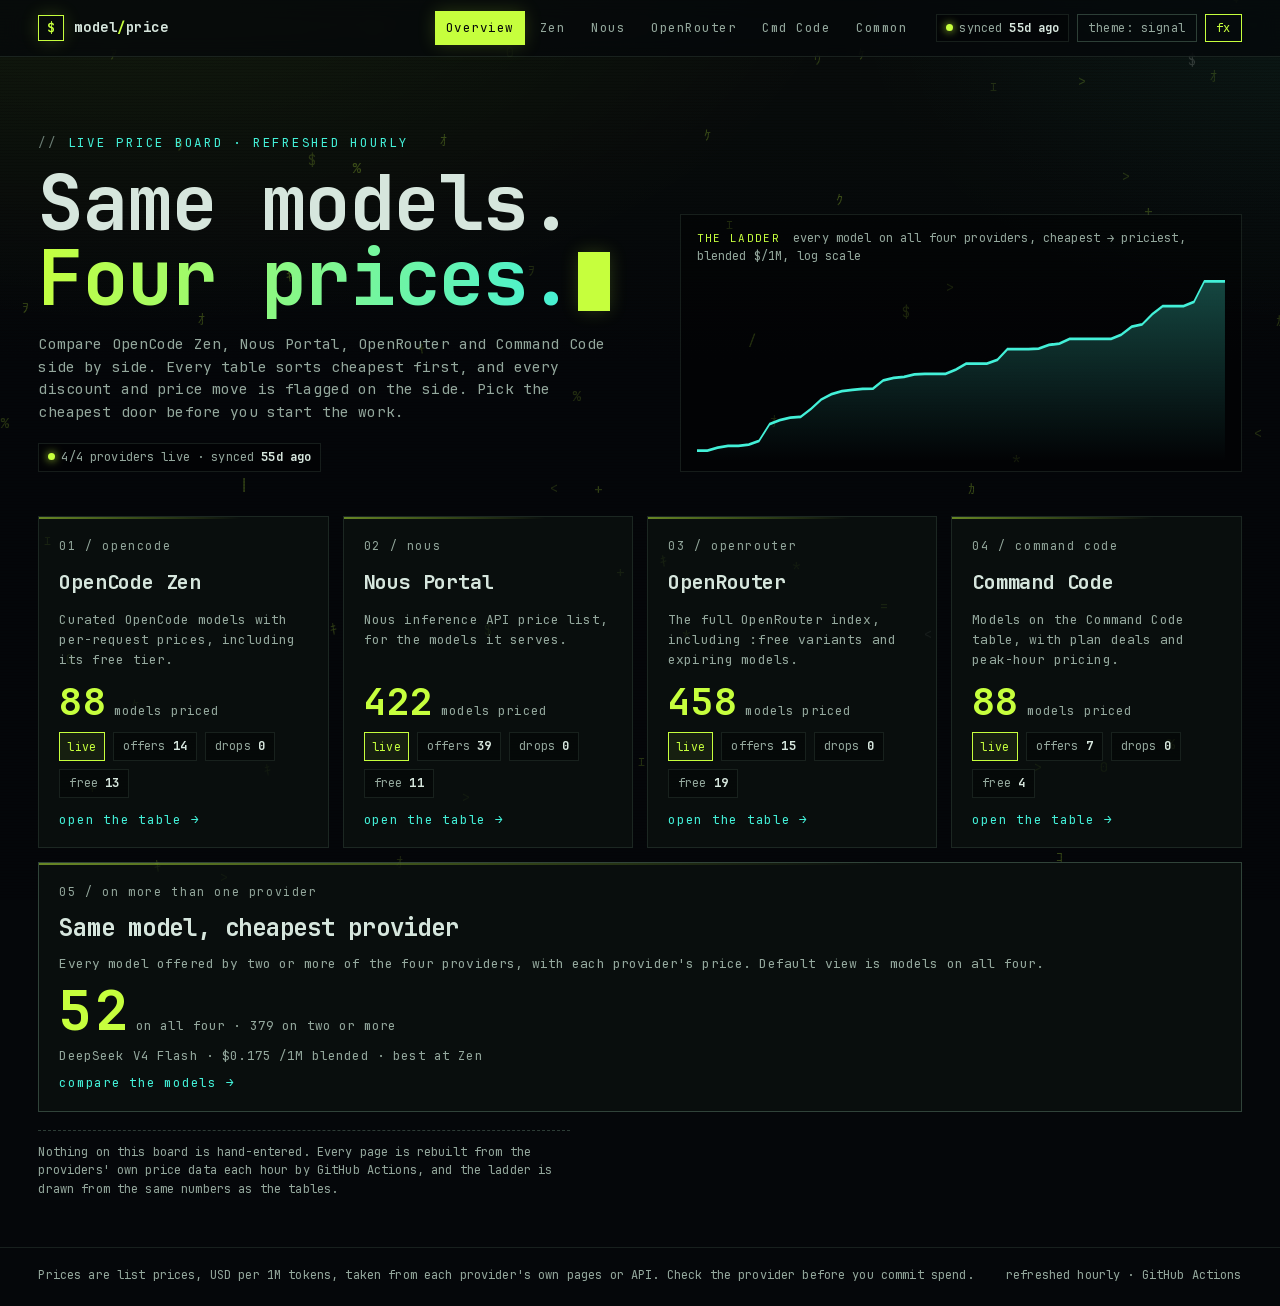
==== site/index.html @ dcce80d3 "model/price: hourly price board for Zen, Nous, OpenRouter, Command Code" ====
<!DOCTYPE html>
<html lang="en">
<head>
<meta charset="UTF-8">
<meta name="viewport" content="width=device-width, initial-scale=1">
<title>model/price :: who is cheapest right now</title>
<meta name="description" content="Live, hourly price board for OpenCode Zen, Nous Portal, OpenRouter and Command Code.">
<meta name="color-scheme" content="dark">
<link rel="icon" href="data:image/svg+xml,%3Csvg xmlns='http://www.w3.org/2000/svg' viewBox='0 0 32 32'%3E%3Crect width='32' height='32' fill='%2305070a'/%3E%3Ctext x='7' y='23' font-size='19' fill='%23c6ff3d'%3E%24%3C/text%3E%3C/svg%3E">
<link rel="stylesheet" href="./assets/app.css">
<script defer src="./assets/app.js"></script>
</head>
<body data-page="home" data-base="./">
<canvas id="rain" aria-hidden="true"></canvas>
<div class="scan" aria-hidden="true"></div>
<header class="top">
  <div class="wrap">
    <a class="brand" href="./"><span class="mark">$</span><span>model<em>/</em>price</span></a>
    <nav class="nav" aria-label="pages">
      <a href="./" aria-current="page">Overview</a>
      <a href="./zen/">Zen</a>
      <a href="./nous/">Nous</a>
      <a href="./openrouter/">OpenRouter</a>
      <a href="./commandcode/">Cmd Code</a>
      <a href="./common/">Common</a>
    </nav>
    <div class="tools">
      <span class="pill"><span id="sync">syncing…</span></span>
      <button class="btn" id="theme" type="button" aria-label="cycle colour theme">theme: signal</button>
      <button class="btn" id="fx" type="button" aria-pressed="true" aria-label="toggle glyph rain and scanlines">fx</button>
    </div>
  </div>
</header>
<div id="live" class="live" role="status" aria-live="polite"></div>
<main class="wrap">
  <section class="hero hero-grid rise-in">
    <div>
      <p class="kicker">live price board · refreshed hourly</p>
      <h1>Same models.<br><span class="grad">Four prices.</span><span class="cursor" aria-hidden="true"></span></h1>
      <p class="lede">Compare OpenCode Zen, Nous Portal, OpenRouter and Command Code side by side. Every table sorts cheapest first, and every discount and price move is flagged on the side. Pick the cheapest door before you start the work.</p>
      <div class="hero-meta"><span class="pill" id="home-sync">loading…</span></div>
    </div>
    <figure class="ladder" aria-labelledby="ladder-cap">
      <figcaption id="ladder-cap"><span>the ladder</span> every model on all four providers, cheapest → priciest, blended $/1M, log scale</figcaption>
      <div id="ladder" class="ladder-svg"></div>
    </figure>
  </section>
  <section class="grid four" aria-label="provider tables">
    <a class="card rise-in" href="./zen/">
      <span class="idx">01 / opencode</span>
      <h2>OpenCode Zen</h2>
      <p>Curated OpenCode models with per-request prices, including its free tier.</p>
      <div class="stat"><b id="zen-count">–</b><span>models priced</span></div>
      <div class="row">
        <span class="tag" id="zen-status">…</span>
        <span class="pill">offers <b id="zen-offers">–</b></span>
        <span class="pill">drops <b id="zen-drops">–</b></span>
        <span class="pill">free <b id="zen-free">–</b></span>
      </div>
      <span class="go">open the table →</span>
    </a>
    <a class="card rise-in" href="./nous/">
      <span class="idx">02 / nous</span>
      <h2>Nous Portal</h2>
      <p>Nous inference API price list, for the models it serves.</p>
      <div class="stat"><b id="nous-count">–</b><span>models priced</span></div>
      <div class="row">
        <span class="tag" id="nous-status">…</span>
        <span class="pill">offers <b id="nous-offers">–</b></span>
        <span class="pill">drops <b id="nous-drops">–</b></span>
        <span class="pill">free <b id="nous-free">–</b></span>
      </div>
      <span class="go">open the table →</span>
    </a>
    <a class="card rise-in" href="./openrouter/">
      <span class="idx">03 / openrouter</span>
      <h2>OpenRouter</h2>
      <p>The full OpenRouter index, including :free variants and expiring models.</p>
      <div class="stat"><b id="openrouter-count">–</b><span>models priced</span></div>
      <div class="row">
        <span class="tag" id="openrouter-status">…</span>
        <span class="pill">offers <b id="openrouter-offers">–</b></span>
        <span class="pill">drops <b id="openrouter-drops">–</b></span>
        <span class="pill">free <b id="openrouter-free">–</b></span>
      </div>
      <span class="go">open the table →</span>
    </a>
    <a class="card rise-in" href="./commandcode/">
      <span class="idx">04 / command code</span>
      <h2>Command Code</h2>
      <p>Models on the Command Code table, with plan deals and peak-hour pricing.</p>
      <div class="stat"><b id="commandcode-count">–</b><span>models priced</span></div>
      <div class="row">
        <span class="tag" id="commandcode-status">…</span>
        <span class="pill">offers <b id="commandcode-offers">–</b></span>
        <span class="pill">drops <b id="commandcode-drops">–</b></span>
        <span class="pill">free <b id="commandcode-free">–</b></span>
      </div>
      <span class="go">open the table →</span>
    </a>
    <a class="card feature rise-in d2" href="./common/">
      <div class="body">
        <span class="idx">05 / on more than one provider</span>
        <h2>Same model, cheapest provider</h2>
        <p>Every model offered by two or more of the four providers, with each provider's price. Default view is models on all four.</p>
        <div class="stat"><b id="c-n4">–</b><span>on all four · <span id="c-n2">–</span> on two or more</span></div>
        <p class="lede" style="margin:0;font-size:12.5px" id="c-cheap"></p>
        <span class="go">compare the models →</span>
      </div>
    </a>
  </section>
  <p class="notes" style="max-width:76ch;margin:18px 0 48px">Nothing on this board is hand-entered. Every page is rebuilt from the providers' own price data each hour by GitHub Actions, and the ladder is drawn from the same numbers as the tables.</p>
</main>
<footer class="foot">
  <div class="wrap">
    <span>Prices are list prices, USD per 1M tokens, taken from each provider's own pages or API. Check the provider before you commit spend.</span>
    <span>refreshed hourly · GitHub Actions</span>
  </div>
</footer>
</body>
</html>
---- site/assets/app.css ----
/* ============================================================
   model/price :: live provider price board
   palette: void ink, acid lime signal, cyan trace, magenta drop, amber rise
   fonts: JetBrains Mono Nerd (subset, shipped in ./fonts)
   ============================================================ */
@font-face{font-family:"JBNerd";src:url("fonts/jetbrains-nerd-mono-regular.woff2") format("woff2");font-weight:400;font-display:swap}
@font-face{font-family:"JBNerd";src:url("fonts/jetbrains-nerd-mono-bold.woff2") format("woff2");font-weight:700;font-display:swap}

:root{
  --mono:"JBNerd",ui-monospace,"Cascadia Mono",Consolas,"Courier New",monospace;
  --bg:#05070a;
  --bg2:#0a0f0d;
  --panel:rgba(12,18,16,.72);
  --ink:#d6e6dd;
  --dim:#94a89d;
  --faint:#6b7d74;
  --line:rgba(190,255,215,.10);
  --line2:rgba(190,255,215,.22);
  --lime:#c6ff3d;
  --cyan:#43f0d8;
  --mag:#ff4f9a;
  --amber:#ffb84d;
  --glow:0 0 18px rgba(198,255,61,.18);
  --r:2px;
}
:root[data-theme="ember"]{--lime:#ff7a3d;--cyan:#ffd166;--glow:0 0 18px rgba(255,122,61,.22)}
:root[data-theme="ice"]{--lime:#8ff7ff;--cyan:#b68cff;--glow:0 0 18px rgba(143,247,255,.2)}

*{box-sizing:border-box}
[hidden]{display:none!important}
/* scrollbars: match the terminal palette instead of the OS grey bar */
*{scrollbar-width:thin;scrollbar-color:rgba(198,255,61,.35) transparent}
::-webkit-scrollbar{width:9px;height:9px}
::-webkit-scrollbar-track{background:transparent}
::-webkit-scrollbar-thumb{background:rgba(198,255,61,.28);border:2px solid transparent;background-clip:padding-box}
::-webkit-scrollbar-thumb:hover{background:rgba(198,255,61,.5);background-clip:padding-box;border:2px solid transparent}
html,body{min-height:100%}
body{
  margin:0;background:var(--bg);color:var(--ink);
  font:400 14px/1.55 var(--mono);letter-spacing:.01em;
  -webkit-font-smoothing:antialiased;
  background-image:
    radial-gradient(1200px 700px at 12% -10%, rgba(198,255,61,.07), transparent 60%),
    radial-gradient(900px 600px at 105% 0%, rgba(67,240,216,.06), transparent 55%),
    linear-gradient(180deg,var(--bg2),var(--bg) 40%);
  background-attachment:fixed;
}
::selection{background:rgba(198,255,61,.28)}
a{color:var(--cyan);text-decoration:none}
a:hover{color:var(--lime)}
a:focus-visible,button:focus-visible,input:focus-visible,select:focus-visible,th button:focus-visible{outline:1px solid var(--lime);outline-offset:2px}
.sr{position:absolute!important;width:1px;height:1px;overflow:hidden;clip:rect(0 0 0 0)}

/* ---------- ambient layers ---------- */
#rain{position:fixed;inset:0;width:100%;height:100%;z-index:0;opacity:.5;pointer-events:none}
body[data-fx="off"] #rain{display:none}
.scan{position:fixed;inset:0;z-index:1;pointer-events:none;
  background:repeating-linear-gradient(to bottom,rgba(0,0,0,.18) 0 1px,transparent 1px 3px);
  mix-blend-mode:multiply}
body[data-fx="off"] .scan{display:none}
.scan::after{content:"";position:absolute;inset:0;
  background:linear-gradient(to bottom,transparent,rgba(198,255,61,.05) 50%,transparent);
  background-size:100% 220px;animation:sweep 8s linear infinite}
@keyframes sweep{from{background-position-y:-220px}to{background-position-y:calc(100% + 220px)}}

/* ---------- shell ---------- */
.wrap{position:relative;z-index:2;max-width:1400px;margin:0 auto;padding:0 clamp(14px,3vw,40px)}

.top{position:sticky;top:0;z-index:20;backdrop-filter:blur(10px);background:rgba(5,7,10,.72);border-bottom:1px solid var(--line)}
.top .wrap{display:flex;align-items:center;gap:18px;min-height:56px;flex-wrap:wrap}
.brand{display:flex;align-items:center;gap:10px;color:var(--ink);font-weight:700;letter-spacing:.04em;margin-right:auto}
.brand:hover{color:var(--ink)}
.brand .mark{display:inline-grid;place-items:center;width:26px;height:26px;border:1px solid var(--lime);color:var(--lime);box-shadow:var(--glow);font-size:13px}
.brand em{font-style:normal;color:var(--lime)}
.nav{display:flex;gap:4px;flex-wrap:wrap}
.nav a{color:var(--dim);padding:6px 10px;border:1px solid transparent;font-size:12.5px;letter-spacing:.04em;transition:color .2s,border-color .2s,background .2s}
.nav a:hover{color:var(--ink);border-color:var(--line2)}
.nav a[aria-current="page"]{color:var(--bg);background:var(--lime);box-shadow:var(--glow)}
.tools{display:flex;gap:8px;align-items:center}
.pill{font-size:12px;color:var(--dim);border:1px solid var(--line);padding:4px 9px;background:rgba(0,0,0,.35);white-space:nowrap}
.pill b{color:var(--ink);font-weight:700}
.pill .led{display:inline-block;width:7px;height:7px;border-radius:50%;background:var(--lime);margin-right:6px;box-shadow:0 0 8px var(--lime);vertical-align:1px}
.pill.bad .led{background:var(--mag);box-shadow:0 0 8px var(--mag)}
.btn{font:inherit;font-size:12px;color:var(--dim);background:transparent;border:1px solid var(--line2);padding:4px 10px;cursor:pointer;letter-spacing:.04em}
.btn:hover{color:var(--ink);border-color:var(--lime)}
.btn[aria-pressed="true"]{color:var(--lime);border-color:var(--lime)}

/* ---------- hero ---------- */
.hero{padding:clamp(34px,6vw,76px) 0 clamp(22px,3vw,36px);position:relative}
.kicker{color:var(--cyan);font-size:12.5px;letter-spacing:.14em;text-transform:uppercase;margin:0 0 14px}
.kicker::before{content:"// ";color:var(--faint)}
h1{font-size:clamp(34px,6vw,76px);line-height:.98;margin:0;font-weight:700;letter-spacing:-.02em}
h1 .grad{background:linear-gradient(100deg,var(--lime) 0%,var(--cyan) 100%);-webkit-background-clip:text;background-clip:text;color:transparent}
h1 .cursor{display:inline-block;width:.42em;height:.78em;background:var(--lime);vertical-align:-.08em;margin-left:.08em;animation:blink 1.05s steps(2,end) infinite;box-shadow:var(--glow)}
@keyframes blink{50%{opacity:0}}
.lede{max-width:66ch;color:var(--dim);margin:18px 0 0;font-size:14.5px}
.lede b{color:var(--ink);font-weight:700}
.hero-meta{display:flex;gap:10px;flex-wrap:wrap;margin-top:20px}

/* ---------- index cards ---------- */
.grid{display:grid;grid-template-columns:repeat(auto-fit,minmax(250px,1fr));gap:14px;margin:8px 0 14px}
.grid.four{grid-template-columns:repeat(4,minmax(0,1fr))}
.card.feature{grid-column:1/-1}
@media (max-width:1100px){.grid.four{grid-template-columns:repeat(2,minmax(0,1fr))}}
@media (max-width:620px){.grid.four{grid-template-columns:1fr}}
.hero-grid{display:grid;grid-template-columns:minmax(0,1.05fr) minmax(0,1fr);gap:clamp(20px,4vw,56px);align-items:end}
.ladder{margin:0;border:1px solid var(--line);background:rgba(0,0,0,.35);padding:14px 16px 10px;position:relative}
.ladder figcaption{font-size:12px;color:var(--dim);margin-bottom:6px;line-height:1.5}
.ladder figcaption span{color:var(--lime);letter-spacing:.12em;text-transform:uppercase;font-size:11px;margin-right:6px}
.ladder-svg{height:190px;color:var(--cyan)}
.ladder-svg svg{width:100%;height:100%;display:block;overflow:visible}
.ladder-svg path{fill:none;stroke:currentColor;stroke-width:1.6;stroke-linejoin:round}
.ladder-svg .area{fill:url(#fade);stroke:none}
@media (max-width:900px){.hero-grid{grid-template-columns:1fr}}
.card{position:relative;display:flex;flex-direction:column;gap:12px;padding:20px 20px 18px;background:var(--panel);border:1px solid var(--line);overflow:hidden;transition:border-color .25s,transform .25s,box-shadow .25s;color:var(--ink)}
.card::before{content:"";position:absolute;left:0;top:0;width:100%;height:2px;background:linear-gradient(90deg,var(--lime),transparent 70%);opacity:.5;transition:opacity .3s}
.card:hover{border-color:var(--line2);transform:translateY(-2px);box-shadow:0 14px 40px -18px rgba(198,255,61,.35);color:var(--ink)}
.card:hover::before{opacity:1}
.card .idx{font-size:11.5px;color:var(--dim);letter-spacing:.14em}
.card h2{margin:0;font-size:20px;letter-spacing:-.01em}
.card p{margin:0;color:var(--dim);font-size:13px}
.card .stat{display:flex;align-items:baseline;gap:8px;margin-top:auto}
.card .stat b{font-size:38px;line-height:1;color:var(--lime);font-weight:700;font-variant-numeric:tabular-nums}
.card .stat span{color:var(--dim);font-size:12.5px}
.card .row{display:flex;gap:8px;flex-wrap:wrap}
.card .go{color:var(--cyan);font-size:12.5px;letter-spacing:.06em}
.card.feature{grid-column:1/-1;flex-direction:row;align-items:center;gap:26px;flex-wrap:wrap;border-color:var(--line2)}
.card.feature .stat b{font-size:56px}
.card.feature .body{flex:1 1 320px;display:flex;flex-direction:column;gap:8px}
.card.feature h2{font-size:24px}
.trace{flex:1 1 340px;min-width:260px;height:110px;color:var(--cyan)}
.trace path{fill:none;stroke:currentColor;stroke-width:1.4;stroke-linejoin:round;stroke-linecap:round}
.trace .area{fill:url(#fade);stroke:none}

.tag{display:inline-flex;align-items:center;gap:5px;font-size:11.5px;padding:2px 7px;border:1px solid currentColor;letter-spacing:.03em;white-space:nowrap}
.tag.drop{color:var(--mag)}
.tag.offer{color:var(--lime)}
.tag.rise{color:var(--amber)}
.tag.new{color:var(--cyan)}
.tag.free{color:var(--lime);background:rgba(198,255,61,.07)}
.tag.stale{color:var(--amber)}

/* ---------- layout ---------- */
.layout{display:grid;grid-template-columns:minmax(0,1fr) 300px;gap:18px;align-items:start;padding-bottom:48px}
@media (max-width:980px){.layout{grid-template-columns:1fr}}

.panel{background:var(--panel);border:1px solid var(--line);position:relative}
.panel::after{content:"";position:absolute;right:-1px;top:-1px;width:14px;height:14px;border-right:1px solid var(--lime);border-top:1px solid var(--lime);opacity:.7;pointer-events:none}

.toolbar{display:flex;gap:10px;flex-wrap:wrap;align-items:center;padding:12px 14px;border-bottom:1px solid var(--line)}
.toolbar input[type=search]{font:inherit;flex:1 1 220px;min-width:180px;background:rgba(0,0,0,.45);border:1px solid var(--line2);color:var(--ink);padding:7px 10px;outline:none}
.toolbar input[type=search]:focus{border-color:var(--lime);box-shadow:var(--glow)}
.toolbar select{font:inherit;background:rgba(0,0,0,.45);color:var(--ink);border:1px solid var(--line2);padding:6px 8px}
.chips{display:flex;gap:6px;flex-wrap:wrap}
.chip{font:inherit;font-size:12px;background:transparent;color:var(--dim);border:1px solid var(--line2);padding:5px 10px;cursor:pointer}
.chip:hover{color:var(--ink)}
.chip[aria-pressed="true"]{color:var(--bg);background:var(--cyan);border-color:var(--cyan)}
.count{margin-left:auto;color:var(--dim);font-size:12.5px;white-space:nowrap}
.count b{color:var(--ink)}

.tablewrap{overflow:auto;max-height:calc(100vh - 230px);min-height:300px}
table{width:100%;border-collapse:separate;border-spacing:0;font-variant-numeric:tabular-nums;font-size:13px}
thead th{position:sticky;top:0;z-index:2;background:#0b110f;text-align:left;font-weight:400;color:var(--dim);border-bottom:1px solid var(--line2);padding:0}
thead th button{all:unset;box-sizing:border-box;cursor:pointer;display:flex;align-items:center;gap:6px;width:100%;padding:10px 12px;white-space:nowrap;font-size:11.5px;letter-spacing:.1em;text-transform:uppercase}
thead th button:hover{color:var(--ink)}
thead th[aria-sort] button{color:var(--lime)}
thead th button::after{content:"↕";opacity:.3;font-size:10px}
thead th[aria-sort="ascending"] button::after{content:"▲";opacity:1}
thead th[aria-sort="descending"] button::after{content:"▼";opacity:1}
thead th.num button{justify-content:flex-end}
tbody td{padding:9px 12px;border-bottom:1px solid var(--line);vertical-align:middle;white-space:nowrap}
tbody tr{transition:background .15s}
tbody tr:hover{background:rgba(198,255,61,.045)}
tbody tr.hit td:first-child{box-shadow:inset 2px 0 0 var(--lime)}
tbody tr.drop td:first-child{box-shadow:inset 2px 0 0 var(--mag)}
tbody tr.offer td:first-child{box-shadow:inset 2px 0 0 var(--lime)}
td.num{text-align:right}
td.id{color:var(--dim);font-size:11.5px;max-width:260px;overflow:hidden;text-overflow:ellipsis}
td.name a{color:var(--ink);font-weight:700}
td.name a:hover{color:var(--lime)}
td.price{color:var(--ink)}
td.price small{display:block;color:var(--faint);font-size:10.5px;line-height:1.1}
td.blend{color:var(--lime);font-weight:700;background:linear-gradient(90deg,rgba(198,255,61,.09),transparent)}
td.best{color:var(--lime);font-weight:700}
td.best::before{content:"◆ ";font-size:9px;vertical-align:2px}
td.was{color:var(--faint);text-decoration:line-through;font-size:11.5px}
td.sparkc svg{display:block;width:96px;height:26px;color:var(--cyan);overflow:visible}
td.sparkc path{fill:none;stroke:currentColor;stroke-width:1.3}
td.sparkc circle{fill:var(--lime)}
.empty{padding:40px 16px;text-align:center;color:var(--dim)}
tr.muted td{color:var(--faint)}

/* ---------- rail ---------- */
.rail{position:sticky;top:76px;max-height:calc(100vh - 96px);overflow:auto;display:flex;flex-direction:column;gap:14px;padding-right:2px}
.rail::after{content:"";display:block;height:14px;flex:none;margin-top:-10px;background:linear-gradient(transparent,var(--bg));pointer-events:none;position:sticky;bottom:0}
.rail h2{font-size:11.5px;letter-spacing:.16em;text-transform:uppercase;color:var(--dim);margin:0 0 4px;font-weight:400}
.rail h2 span{color:var(--lime)}
.rail ul{list-style:none;margin:0;padding:0;display:flex;flex-direction:column;gap:8px}
.deal{display:block;width:100%;text-align:left;font:inherit;color:var(--ink);background:rgba(0,0,0,.35);border:1px solid var(--line);padding:10px 11px;cursor:pointer;position:relative;transition:border-color .2s,transform .2s}
.deal:hover{border-color:var(--line2);transform:translateX(2px)}
.deal .n{display:block;font-weight:700;font-size:13px;margin-bottom:3px;overflow:hidden;text-overflow:ellipsis;white-space:nowrap}
.deal .m{display:flex;gap:8px;align-items:center;color:var(--dim);font-size:11.5px;flex-wrap:wrap}
.deal .p{margin-left:auto;color:var(--ink);font-variant-numeric:tabular-nums}
.deal.drop{border-left:2px solid var(--mag)}
.deal.offer{border-left:2px solid var(--lime)}
.deal.rise{border-left:2px solid var(--amber)}
.rail .none{color:var(--faint);font-size:12.5px;margin:0}
.notes{font-size:12px;color:var(--dim);border-top:1px dashed var(--line2);padding-top:12px}
.notes p{margin:0 0 8px}
.kv{display:grid;grid-template-columns:auto 1fr;gap:4px 12px;font-size:12px;color:var(--dim)}
.kv b{color:var(--ink);font-weight:400;text-align:right}

/* ---------- common page controls ---------- */
.seg{display:inline-flex;border:1px solid var(--line2)}
.seg button{font:inherit;font-size:12px;background:transparent;color:var(--dim);border:0;padding:6px 12px;cursor:pointer}
.seg button[aria-pressed="true"]{background:var(--lime);color:var(--bg)}
.legend{display:flex;gap:14px;flex-wrap:wrap;font-size:12px;color:var(--dim);padding:10px 14px;border-bottom:1px solid var(--line)}
.legend span::before{content:"";display:inline-block;width:8px;height:8px;margin-right:6px;vertical-align:0}
.legend .lg-best::before{background:var(--lime)}
.legend .lg-drop::before{background:var(--mag)}
.legend .lg-offer::before{background:transparent;border:1px solid var(--lime)}
.legend .lg-free::before{background:var(--cyan)}
.pcell{display:flex;flex-direction:column;gap:2px;align-items:flex-end}
.pcell .b{font-weight:700;color:var(--ink)}
.pcell .io{font-size:10.5px;color:var(--dim)}
.pcell.best .b{color:var(--lime)}
.pcell.best .b::before{content:"◆ ";font-size:9px;vertical-align:2px}
.pcell.none .b{color:var(--faint)}
.pcell .tg{font-weight:700}
.pcell .tg{font-size:10.5px;color:var(--mag)}

/* ---------- footer ---------- */
footer.foot{position:relative;z-index:2;border-top:1px solid var(--line);color:var(--dim);font-size:12px}
footer.foot .wrap{display:flex;gap:14px 26px;flex-wrap:wrap;padding-top:18px;padding-bottom:22px;align-items:center}
footer.foot .wrap span:last-child{margin-left:auto}

/* ---------- toast / live region ---------- */
.live{position:fixed;left:50%;bottom:18px;transform:translateX(-50%);background:var(--bg2);border:1px solid var(--lime);color:var(--ink);padding:8px 14px;font-size:12.5px;opacity:0;transition:opacity .3s;pointer-events:none;z-index:50;box-shadow:var(--glow)}
.live.on{opacity:1}

/* ---------- entrance ---------- */
.rise-in{animation:rise .7s cubic-bezier(.2,.7,.2,1) both}
.rise-in.d1{animation-delay:.08s}.rise-in.d2{animation-delay:.16s}.rise-in.d3{animation-delay:.24s}
@keyframes rise{from{opacity:0;transform:translateY(12px)}to{opacity:1;transform:none}}

/* ---------- mobile ---------- */
@media (max-width:720px){
  .top .wrap{gap:10px}
  .nav{width:100%;overflow-x:auto;flex-wrap:nowrap;padding-bottom:4px;-webkit-mask-image:linear-gradient(90deg,#000 85%,transparent);mask-image:linear-gradient(90deg,#000 85%,transparent)}
  .nav a{white-space:nowrap}
  .tools{width:100%;justify-content:space-between}
  .rail{position:static;max-height:none}
  .card.feature{flex-direction:column;align-items:flex-start}
  .tablewrap{max-height:none}
  td.id{display:none}
  .count{margin-left:0;width:100%}
}

@media (prefers-reduced-motion:reduce){
  *,*::before,*::after{animation:none!important;transition:none!important}
  #rain{display:none}
}
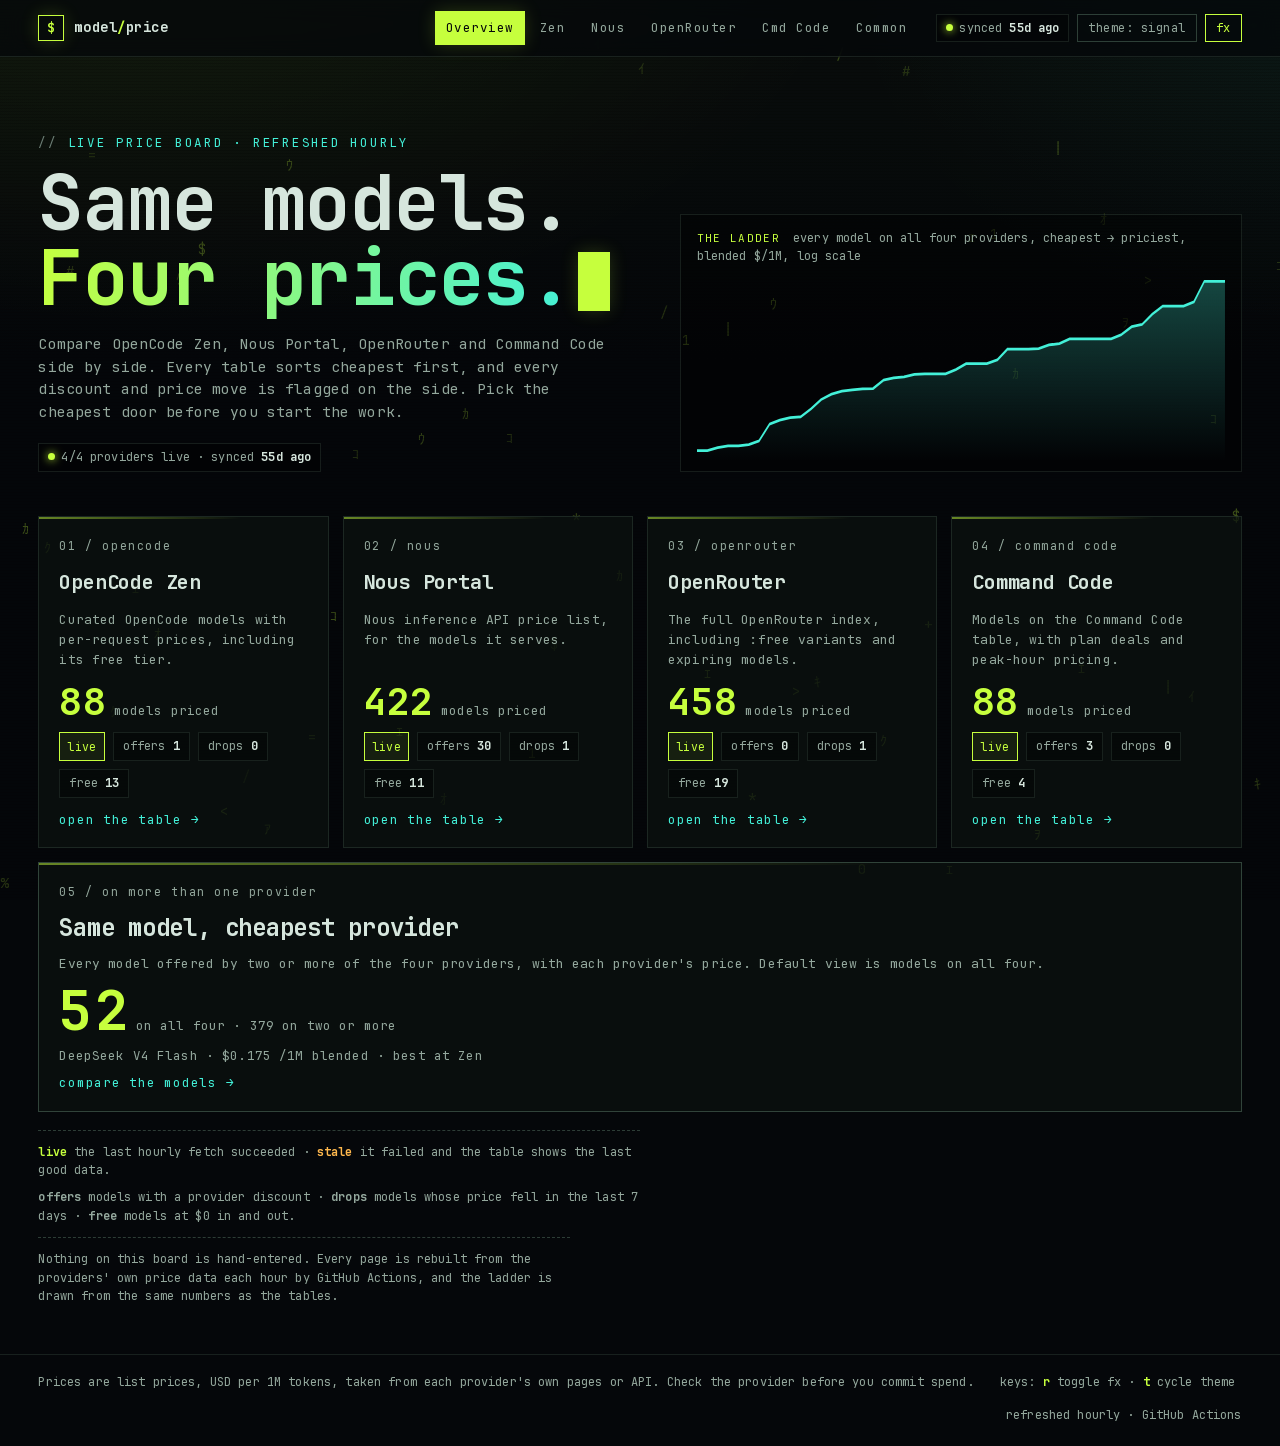
==== commit c5ff2b5a: "legends on every page; consistent offer definition - common: legend for the spread>=30% row edge, fr" ====
--- a/site/index.html
+++ b/site/index.html
@@ -109,11 +109,16 @@
       </div>
     </a>
   </section>
-  <p class="notes" style="max-width:76ch;margin:18px 0 48px">Nothing on this board is hand-entered. Every page is rebuilt from the providers' own price data each hour by GitHub Actions, and the ladder is drawn from the same numbers as the tables.</p>
+  <div class="notes" style="max-width:86ch;margin:18px 0 0">
+    <p><b class="lg-t lime">live</b> the last hourly fetch succeeded · <b class="lg-t amber">stale</b> it failed and the table shows the last good data.</p>
+    <p><b>offers</b> models with a provider discount · <b>drops</b> models whose price fell in the last 7 days · <b>free</b> models at $0 in and out.</p>
+  </div>
+  <p class="notes" style="max-width:76ch;margin:12px 0 48px">Nothing on this board is hand-entered. Every page is rebuilt from the providers' own price data each hour by GitHub Actions, and the ladder is drawn from the same numbers as the tables.</p>
 </main>
 <footer class="foot">
   <div class="wrap">
     <span>Prices are list prices, USD per 1M tokens, taken from each provider's own pages or API. Check the provider before you commit spend.</span>
+    <span>keys: <b>r</b> toggle fx · <b>t</b> cycle theme</span>
     <span>refreshed hourly · GitHub Actions</span>
   </div>
 </footer>
--- a/site/assets/app.css
+++ b/site/assets/app.css
@@ -215,11 +215,18 @@
 .seg button{font:inherit;font-size:12px;background:transparent;color:var(--dim);border:0;padding:6px 12px;cursor:pointer}
 .seg button[aria-pressed="true"]{background:var(--lime);color:var(--bg)}
 .legend{display:flex;gap:14px;flex-wrap:wrap;font-size:12px;color:var(--dim);padding:10px 14px;border-bottom:1px solid var(--line)}
-.legend span::before{content:"";display:inline-block;width:8px;height:8px;margin-right:6px;vertical-align:0}
-.legend .lg-best::before{background:var(--lime)}
-.legend .lg-drop::before{background:var(--mag)}
-.legend .lg-offer::before{background:transparent;border:1px solid var(--lime)}
-.legend .lg-free::before{background:var(--cyan)}
+.legend{gap:8px 18px}
+.legend span{display:inline-flex;align-items:center;gap:6px;white-space:nowrap}
+.legend .sw{display:inline-block;flex:none}
+.legend .sw.edge{width:3px;height:14px}
+.legend .sw.edge.lime{background:var(--lime)}
+.legend .sw.edge.mag{background:var(--mag)}
+.legend .sw.spark{width:22px;height:10px;border-bottom:1.3px solid var(--cyan);border-left:1.3px solid var(--cyan);transform:skewX(-35deg);opacity:.8}
+.lg-t{font-weight:700;font-size:11.5px}
+.lg-t.lime{color:var(--lime)}.lg-t.mag{color:var(--mag)}.lg-t.amber{color:var(--amber)}
+.lg-t.cyan{color:var(--cyan)}.lg-t.dim{color:var(--ink);font-weight:400}.lg-t.faint{color:var(--faint);font-weight:400}
+.foot b{color:var(--lime)}
+@media (max-width:720px){.legend span{white-space:normal}}
 .pcell{display:flex;flex-direction:column;gap:2px;align-items:flex-end}
 .pcell .b{font-weight:700;color:var(--ink)}
 .pcell .io{font-size:10.5px;color:var(--dim)}
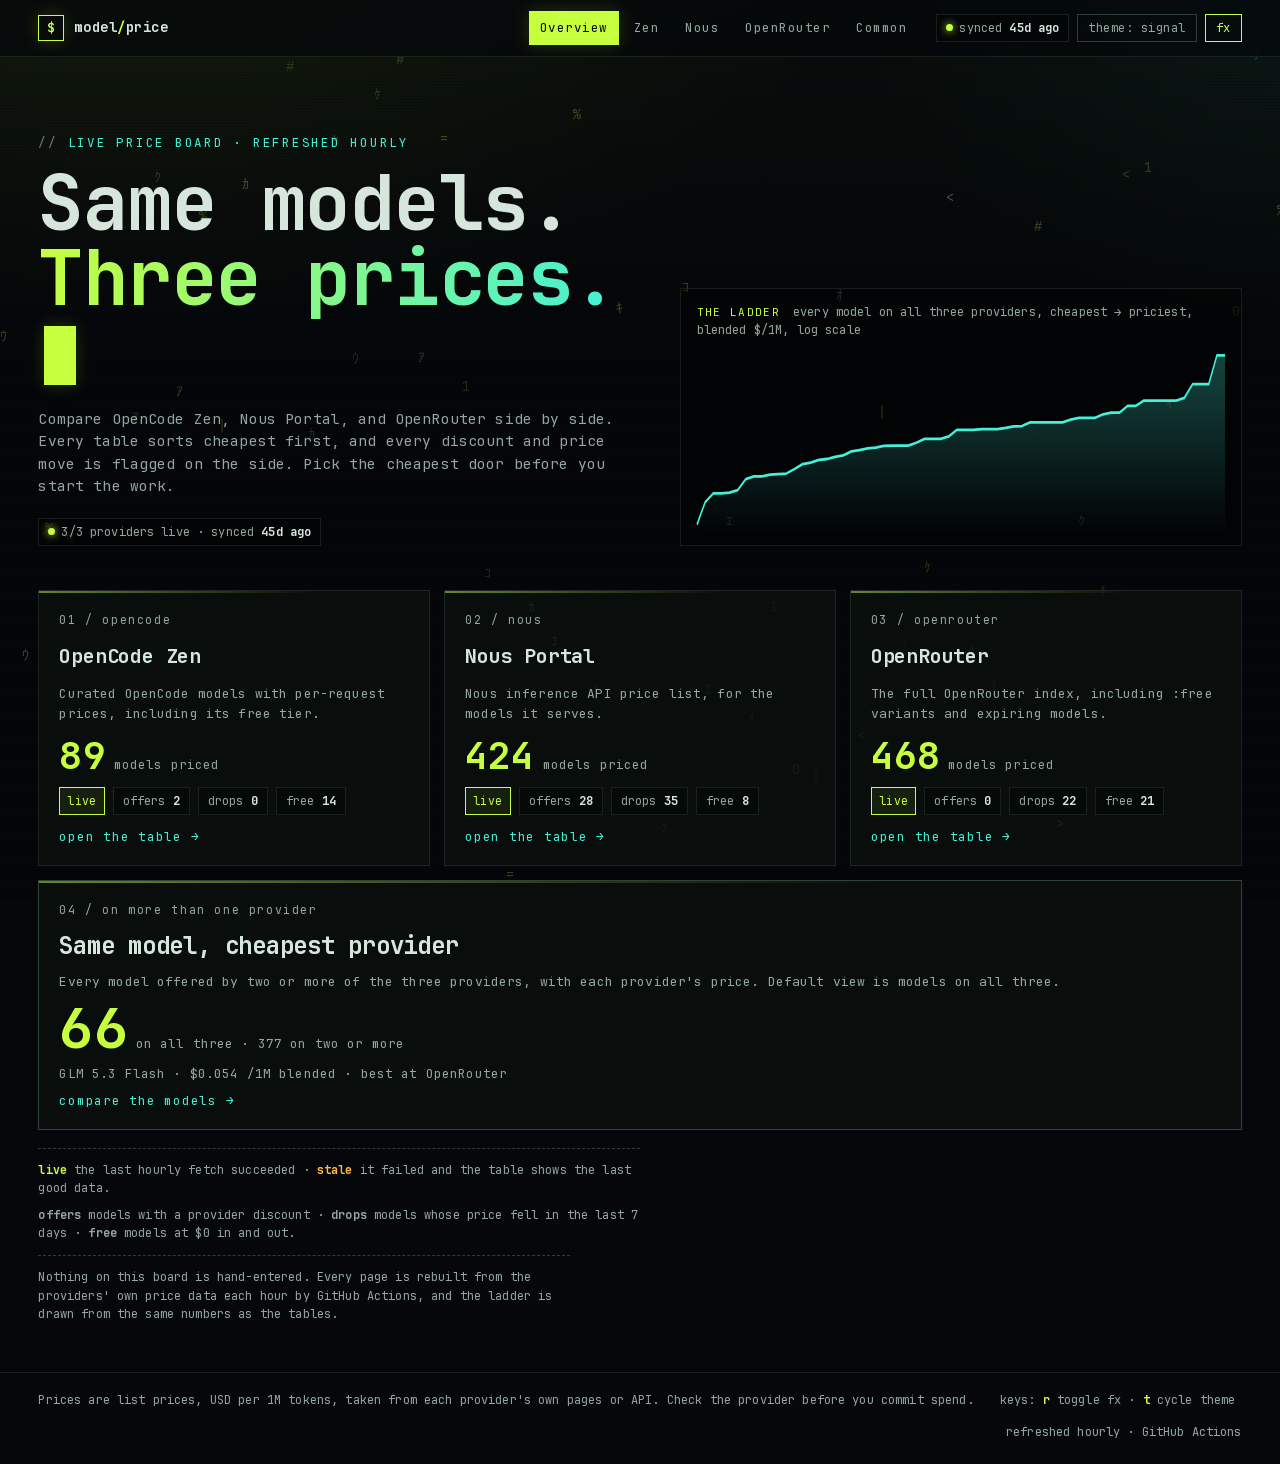
==== commit 5dbd8527: "Remove Command Code provider from site and data pipeline Drop the Command Code provider page, fetche" ====
--- a/site/index.html
+++ b/site/index.html
@@ -4,7 +4,7 @@
 <meta charset="UTF-8">
 <meta name="viewport" content="width=device-width, initial-scale=1">
 <title>model/price :: who is cheapest right now</title>
-<meta name="description" content="Live, hourly price board for OpenCode Zen, Nous Portal, OpenRouter and Command Code.">
+<meta name="description" content="Live, hourly price board for OpenCode Zen, Nous Portal, and OpenRouter.">
 <meta name="color-scheme" content="dark">
 <link rel="icon" href="data:image/svg+xml,%3Csvg xmlns='http://www.w3.org/2000/svg' viewBox='0 0 32 32'%3E%3Crect width='32' height='32' fill='%2305070a'/%3E%3Ctext x='7' y='23' font-size='19' fill='%23c6ff3d'%3E%24%3C/text%3E%3C/svg%3E">
 <link rel="stylesheet" href="./assets/app.css">
@@ -21,7 +21,6 @@
       <a href="./zen/">Zen</a>
       <a href="./nous/">Nous</a>
       <a href="./openrouter/">OpenRouter</a>
-      <a href="./commandcode/">Cmd Code</a>
       <a href="./common/">Common</a>
     </nav>
     <div class="tools">
@@ -36,16 +35,16 @@
   <section class="hero hero-grid rise-in">
     <div>
       <p class="kicker">live price board · refreshed hourly</p>
-      <h1>Same models.<br><span class="grad">Four prices.</span><span class="cursor" aria-hidden="true"></span></h1>
-      <p class="lede">Compare OpenCode Zen, Nous Portal, OpenRouter and Command Code side by side. Every table sorts cheapest first, and every discount and price move is flagged on the side. Pick the cheapest door before you start the work.</p>
+      <h1>Same models.<br><span class="grad">Three prices.</span><span class="cursor" aria-hidden="true"></span></h1>
+      <p class="lede">Compare OpenCode Zen, Nous Portal, and OpenRouter side by side. Every table sorts cheapest first, and every discount and price move is flagged on the side. Pick the cheapest door before you start the work.</p>
       <div class="hero-meta"><span class="pill" id="home-sync">loading…</span></div>
     </div>
     <figure class="ladder" aria-labelledby="ladder-cap">
-      <figcaption id="ladder-cap"><span>the ladder</span> every model on all four providers, cheapest → priciest, blended $/1M, log scale</figcaption>
+      <figcaption id="ladder-cap"><span>the ladder</span> every model on all three providers, cheapest → priciest, blended $/1M, log scale</figcaption>
       <div id="ladder" class="ladder-svg"></div>
     </figure>
   </section>
-  <section class="grid four" aria-label="provider tables">
+  <section class="grid three" aria-label="provider tables">
     <a class="card rise-in" href="./zen/">
       <span class="idx">01 / opencode</span>
       <h2>OpenCode Zen</h2>
@@ -85,25 +84,12 @@
       </div>
       <span class="go">open the table →</span>
     </a>
-    <a class="card rise-in" href="./commandcode/">
-      <span class="idx">04 / command code</span>
-      <h2>Command Code</h2>
-      <p>Models on the Command Code table, with plan deals and peak-hour pricing.</p>
-      <div class="stat"><b id="commandcode-count">–</b><span>models priced</span></div>
-      <div class="row">
-        <span class="tag" id="commandcode-status">…</span>
-        <span class="pill">offers <b id="commandcode-offers">–</b></span>
-        <span class="pill">drops <b id="commandcode-drops">–</b></span>
-        <span class="pill">free <b id="commandcode-free">–</b></span>
-      </div>
-      <span class="go">open the table →</span>
-    </a>
     <a class="card feature rise-in d2" href="./common/">
       <div class="body">
-        <span class="idx">05 / on more than one provider</span>
+        <span class="idx">04 / on more than one provider</span>
         <h2>Same model, cheapest provider</h2>
-        <p>Every model offered by two or more of the four providers, with each provider's price. Default view is models on all four.</p>
-        <div class="stat"><b id="c-n4">–</b><span>on all four · <span id="c-n2">–</span> on two or more</span></div>
+        <p>Every model offered by two or more of the three providers, with each provider's price. Default view is models on all three.</p>
+        <div class="stat"><b id="c-n3">–</b><span>on all three · <span id="c-n2">–</span> on two or more</span></div>
         <p class="lede" style="margin:0;font-size:12.5px" id="c-cheap"></p>
         <span class="go">compare the models →</span>
       </div>
--- a/site/assets/app.css
+++ b/site/assets/app.css
@@ -99,10 +99,10 @@
 
 /* ---------- index cards ---------- */
 .grid{display:grid;grid-template-columns:repeat(auto-fit,minmax(250px,1fr));gap:14px;margin:8px 0 14px}
-.grid.four{grid-template-columns:repeat(4,minmax(0,1fr))}
+.grid.three{grid-template-columns:repeat(3,minmax(0,1fr))}
 .card.feature{grid-column:1/-1}
-@media (max-width:1100px){.grid.four{grid-template-columns:repeat(2,minmax(0,1fr))}}
-@media (max-width:620px){.grid.four{grid-template-columns:1fr}}
+@media (max-width:900px){.grid.three{grid-template-columns:repeat(2,minmax(0,1fr))}}
+@media (max-width:620px){.grid.three{grid-template-columns:1fr}}
 .hero-grid{display:grid;grid-template-columns:minmax(0,1.05fr) minmax(0,1fr);gap:clamp(20px,4vw,56px);align-items:end}
 .ladder{margin:0;border:1px solid var(--line);background:rgba(0,0,0,.35);padding:14px 16px 10px;position:relative}
 .ladder figcaption{font-size:12px;color:var(--dim);margin-bottom:6px;line-height:1.5}
